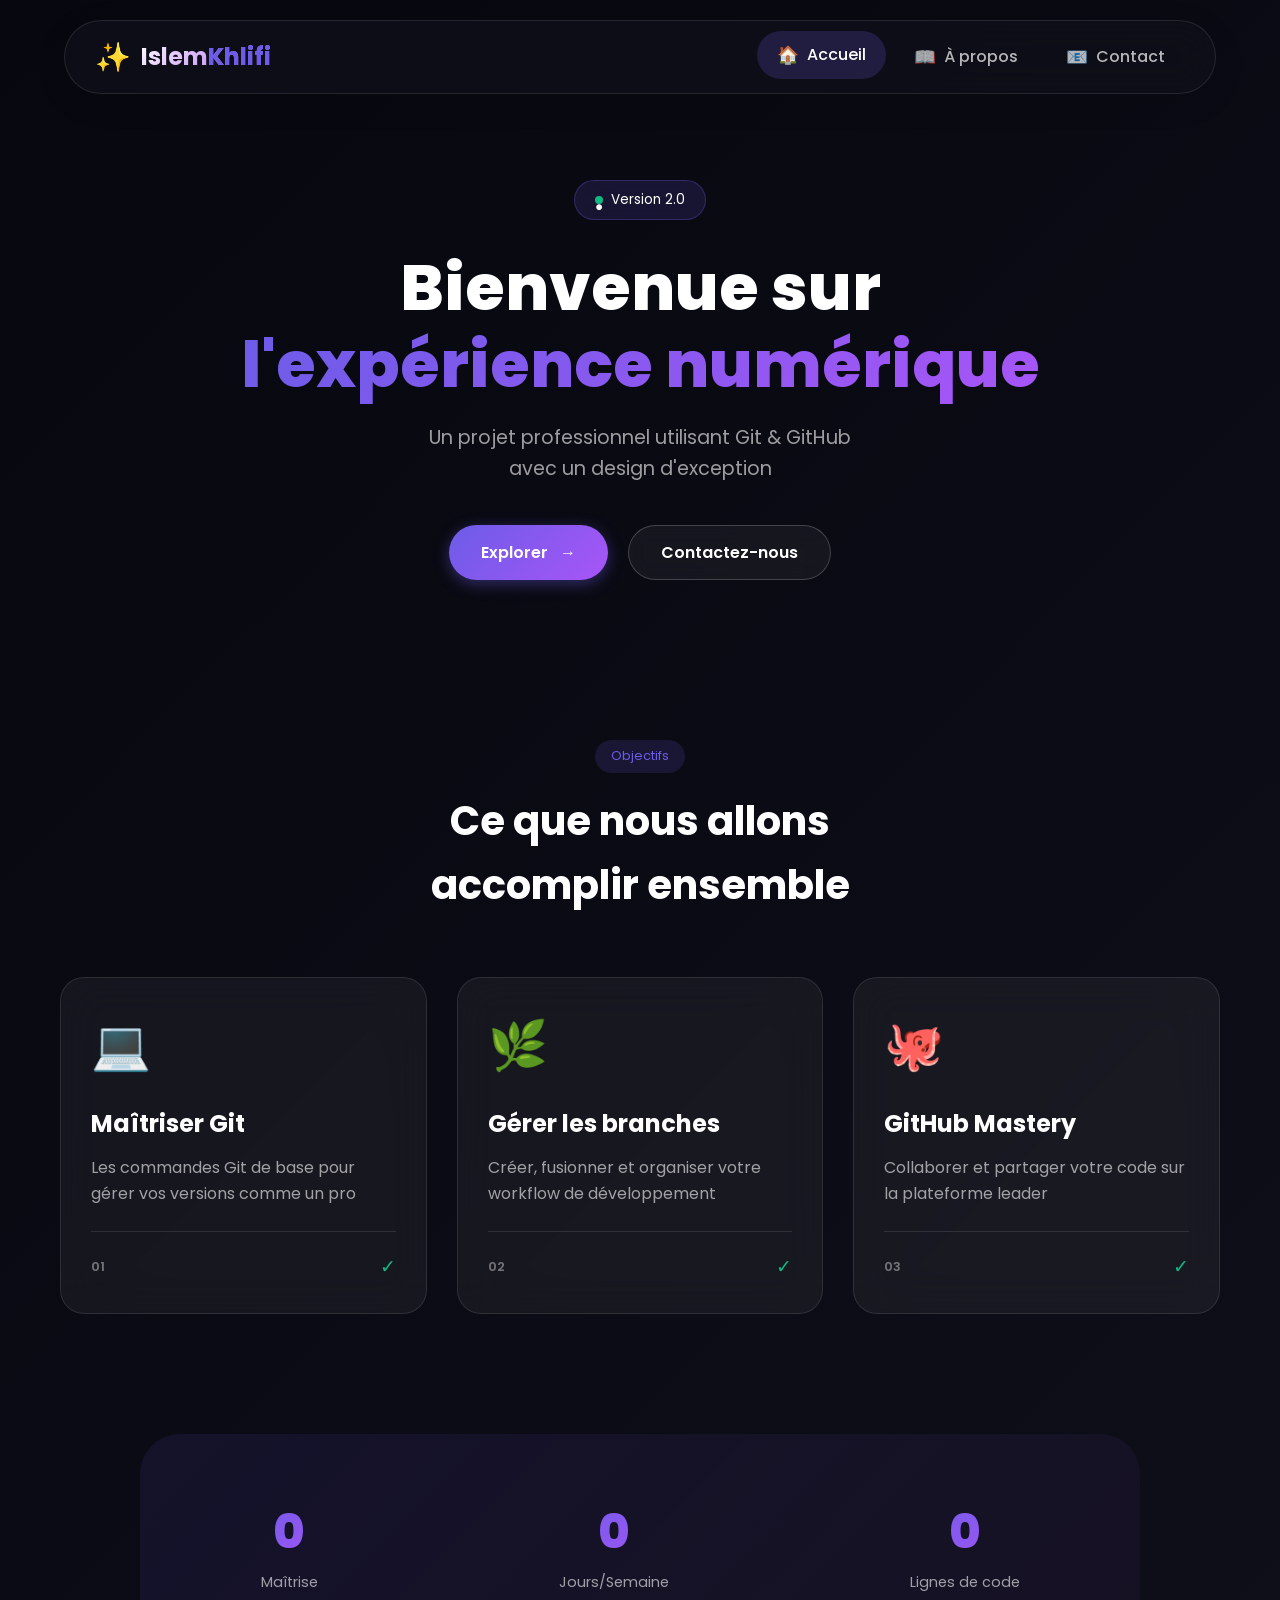
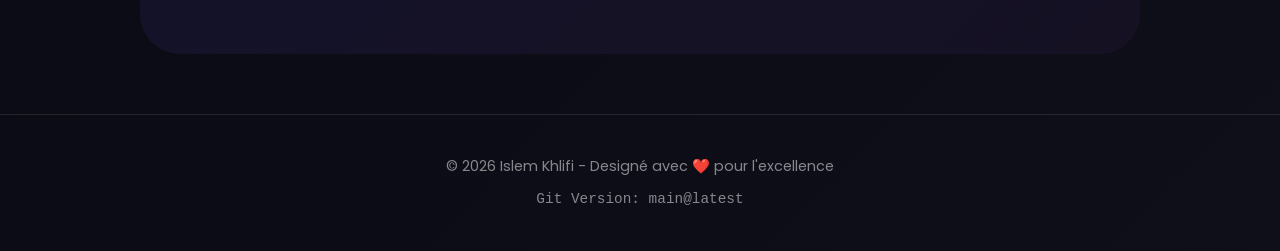
==== index.html @ 47b99d5c "V1 (index + about + css)" ====
<!DOCTYPE html>
<html lang="fr">
<head>
    <meta charset="UTF-8">
    <meta name="viewport" content="width=device-width, initial-scale=1.0">
    <title>Mon Projet | Design Premium</title>
    <link rel="stylesheet" href="style.css">
    <link href="https://fonts.googleapis.com/css2?family=Poppins:wght@300;400;500;600;700;800&display=swap" rel="stylesheet">
</head>
<body>

    <!-- Canvas pour l'arrière-plan animé -->
    <canvas id="particles-canvas"></canvas>

    <!-- Navbar Ultra Premium -->
    <nav class="navbar">
        <div class="nav-container">
            <div class="logo">
                <a href="index.html">
                    <span class="logo-icon">✨</span>
                    <span class="logo-text">Islem<span>Khlifi</span></span>
                </a>
            </div>
            <ul class="nav-menu">
                <li><a href="index.html" class="active">
                    <span class="nav-icon">🏠</span> Accueil
                </a></li>
                <li><a href="about.html">
                    <span class="nav-icon">📖</span> À propos
                </a></li>
                <li><a href="contact.html">
                    <span class="nav-icon">📧</span> Contact
                </a></li>
            </ul>
            <div class="nav-toggle">☰</div>
        </div>
    </nav>

    <!-- Contenu Principal -->
    <main class="main-content">
        <div class="hero-section">
            <div class="hero-badge">
                <span class="badge-pulse">●</span> Version 2.0
            </div>
            <h1 class="hero-title">
                Bienvenue sur<br>
                <span class="gradient-text">l'expérience numérique</span>
            </h1>
            <p class="hero-subtitle">
                Un projet professionnel utilisant Git & GitHub<br>
                avec un design d'exception
            </p>
            <div class="hero-buttons">
                <a href="#objectifs" class="btn btn-primary">
                    <span>Explorer</span>
                    <span class="btn-arrow">→</span>
                </a>
                <a href="contact.html" class="btn btn-secondary">
                    <span>Contactez-nous</span>
                </a>
            </div>
        </div>

        <div id="objectifs" class="objectifs-section">
            <div class="section-header">
                <span class="section-tag">Objectifs</span>
                <h2>Ce que nous allons<br>accomplir ensemble</h2>
            </div>
            <div class="cards-grid">
                <div class="card card-1">
                    <div class="card-icon">💻</div>
                    <h3>Maîtriser Git</h3>
                    <p>Les commandes Git de base pour gérer vos versions comme un pro</p>
                    <div class="card-footer">
                        <span class="card-number">01</span>
                        <span class="card-status">✓</span>
                    </div>
                </div>
                <div class="card card-2">
                    <div class="card-icon">🌿</div>
                    <h3>Gérer les branches</h3>
                    <p>Créer, fusionner et organiser votre workflow de développement</p>
                    <div class="card-footer">
                        <span class="card-number">02</span>
                        <span class="card-status">✓</span>
                    </div>
                </div>
                <div class="card card-3">
                    <div class="card-icon">🐙</div>
                    <h3>GitHub Mastery</h3>
                    <p>Collaborer et partager votre code sur la plateforme leader</p>
                    <div class="card-footer">
                        <span class="card-number">03</span>
                        <span class="card-status">✓</span>
                    </div>
                </div>
            </div>
        </div>

        <div class="stats-section">
            <div class="stat-item">
                <div class="stat-number" data-target="100">0</div>
                <div class="stat-label">Maîtrise</div>
            </div>
            <div class="stat-item">
                <div class="stat-number" data-target="24">0</div>
                <div class="stat-label">Jours/Semaine</div>
            </div>
            <div class="stat-item">
                <div class="stat-number" data-target="1000">0</div>
                <div class="stat-label">Lignes de code</div>
            </div>
        </div>
    </main>

    <footer class="footer">
        <div class="footer-content">
            <p>&copy; 2026 Islem Khlifi - Designé avec <span class="heart">❤️</span> pour l'excellence</p>
            <p class="footer-version">Git Version: main@latest</p>
        </div>
    </footer>

    <script src="script.js">
        // Particles Canvas Animation
const canvas = document.getElementById('particles-canvas');
const ctx = canvas.getContext('2d');

function resizeCanvas() {
    canvas.width = window.innerWidth;
    canvas.height = window.innerHeight;
}
resizeCanvas();
window.addEventListener('resize', resizeCanvas);

const particles = [];
const PARTICLE_COUNT = 80;

for (let i = 0; i < PARTICLE_COUNT; i++) {
    particles.push({
        x: Math.random() * canvas.width,
        y: Math.random() * canvas.height,
        radius: Math.random() * 3 + 1,
        speedX: (Math.random() - 0.5) * 0.5,
        speedY: (Math.random() - 0.5) * 0.5,
        opacity: Math.random() * 0.5 + 0.2
    });
}

function animateParticles() {
    ctx.clearRect(0, 0, canvas.width, canvas.height);
    
    particles.forEach(p => {
        p.x += p.speedX;
        p.y += p.speedY;
        
        if (p.x < 0) p.x = canvas.width;
        if (p.x > canvas.width) p.x = 0;
        if (p.y < 0) p.y = canvas.height;
        if (p.y > canvas.height) p.y = 0;
        
        ctx.beginPath();
        ctx.arc(p.x, p.y, p.radius, 0, Math.PI * 2);
        ctx.fillStyle = `rgba(108, 92, 231, ${p.opacity})`;
        ctx.fill();
    });
    
    requestAnimationFrame(animateParticles);
}
animateParticles();

// Navbar Scroll Effect
window.addEventListener('scroll', () => {
    const navbar = document.querySelector('.navbar');
    if (window.scrollY > 50) {
        navbar.classList.add('scrolled');
    } else {
        navbar.classList.remove('scrolled');
    }
});

// Mobile Menu Toggle
const navToggle = document.querySelector('.nav-toggle');
const navMenu = document.querySelector('.nav-menu');

if (navToggle) {
    navToggle.addEventListener('click', () => {
        navMenu.classList.toggle('active');
    });
}

// Stats Counter Animation
const statNumbers = document.querySelectorAll('.stat-number');
const statsSection = document.querySelector('.stats-section');

let animated = false;

function animateNumbers() {
    if (animated) return;
    
    statNumbers.forEach(stat => {
        const target = parseInt(stat.dataset.target);
        let current = 0;
        const increment = target / 50;
        const timer = setInterval(() => {
            current += increment;
            if (current >= target) {
                stat.textContent = target + (target === 1000 ? '+' : '');
                clearInterval(timer);
            } else {
                stat.textContent = Math.floor(current);
            }
        }, 30);
    });
    
    animated = true;
}

// Observer pour déclencher l'animation des stats
const observer = new IntersectionObserver((entries) => {
    entries.forEach(entry => {
        if (entry.isIntersecting) {
            animateNumbers();
        }
    });
}, { threshold: 0.5 });

if (statsSection) {
    observer.observe(statsSection);
}
    </script>
</body>
</html>
---- style.css ----
/* ========== VARIABLES ========== */
:root {
    --primary: #6c5ce7;
    --primary-dark: #5b4bc4;
    --secondary: #a855f7;
    --accent: #ec4899;
    --dark: #0f0f1a;
    --darker: #07070f;
    --glass: rgba(255, 255, 255, 0.05);
    --glass-border: rgba(255, 255, 255, 0.1);
    --shadow: 0 25px 50px -12px rgba(0, 0, 0, 0.5);
    --shadow-glow: 0 0 30px rgba(108, 92, 231, 0.3);
}

* {
    margin: 0;
    padding: 0;
    box-sizing: border-box;
}

body {
    font-family: 'Poppins', sans-serif;
    background: linear-gradient(135deg, var(--darker) 0%, var(--dark) 100%);
    color: white;
    overflow-x: hidden;
    line-height: 1.6;
}

/* ========== CANVAS PARTICULES ========== */
#particles-canvas {
    position: fixed;
    top: 0;
    left: 0;
    width: 100%;
    height: 100%;
    pointer-events: none;
    z-index: 0;
}

/* ========== NAVBAR ULTRA PREMIUM ========== */
.navbar {
    position: fixed;
    top: 20px;
    left: 50%;
    transform: translateX(-50%);
    width: 90%;
    max-width: 1200px;
    background: rgba(15, 15, 26, 0.8);
    backdrop-filter: blur(20px);
    border-radius: 80px;
    border: 1px solid var(--glass-border);
    z-index: 1000;
    transition: all 0.3s ease;
    box-shadow: 0 8px 32px rgba(0, 0, 0, 0.1);
}

.navbar.scrolled {
    top: 10px;
    background: rgba(7, 7, 15, 0.95);
    backdrop-filter: blur(25px);
    box-shadow: var(--shadow);
}

.nav-container {
    display: flex;
    justify-content: space-between;
    align-items: center;
    padding: 12px 30px;
}

.logo a {
    display: flex;
    align-items: center;
    gap: 10px;
    text-decoration: none;
    font-size: 1.5rem;
    font-weight: 700;
}

.logo-icon {
    font-size: 1.8rem;
    animation: float 3s ease-in-out infinite;
}

.logo-text {
    background: linear-gradient(135deg, #fff, var(--secondary));
    -webkit-background-clip: text;
    background-clip: text;
    color: transparent;
}

.logo-text span {
    color: var(--primary);
    background: none;
    -webkit-background-clip: unset;
    background-clip: unset;
}

.nav-menu {
    display: flex;
    list-style: none;
    gap: 8px;
}

.nav-menu li a {
    display: flex;
    align-items: center;
    gap: 8px;
    padding: 10px 20px;
    text-decoration: none;
    color: rgba(255, 255, 255, 0.7);
    font-weight: 500;
    border-radius: 40px;
    transition: all 0.3s ease;
}

.nav-menu li a:hover,
.nav-menu li a.active {
    background: rgba(108, 92, 231, 0.2);
    color: white;
    transform: translateY(-2px);
}

.nav-icon {
    font-size: 1.1rem;
}

.nav-toggle {
    display: none;
    font-size: 1.8rem;
    cursor: pointer;
}

/* ========== HERO SECTION ========== */
.main-content {
    position: relative;
    z-index: 1;
    padding-top: 120px;
}

.hero-section {
    text-align: center;
    padding: 60px 20px 80px;
    max-width: 900px;
    margin: 0 auto;
}

.hero-badge {
    display: inline-flex;
    align-items: center;
    gap: 8px;
    background: rgba(108, 92, 231, 0.15);
    padding: 8px 20px;
    border-radius: 40px;
    font-size: 0.85rem;
    margin-bottom: 30px;
    border: 1px solid rgba(108, 92, 231, 0.3);
    backdrop-filter: blur(10px);
}

.badge-pulse {
    width: 8px;
    height: 8px;
    background: #10b981;
    border-radius: 50%;
    display: inline-block;
    animation: pulse 2s infinite;
}

.hero-title {
    font-size: 4rem;
    font-weight: 800;
    line-height: 1.2;
    margin-bottom: 20px;
}

.gradient-text {
    background: linear-gradient(135deg, var(--primary), var(--secondary), var(--accent));
    -webkit-background-clip: text;
    background-clip: text;
    color: transparent;
    background-size: 200% 200%;
    animation: gradientShift 5s ease infinite;
}

.hero-subtitle {
    font-size: 1.2rem;
    color: rgba(255, 255, 255, 0.6);
    margin-bottom: 40px;
}

.hero-buttons {
    display: flex;
    gap: 20px;
    justify-content: center;
    flex-wrap: wrap;
}

.btn {
    display: inline-flex;
    align-items: center;
    gap: 12px;
    padding: 14px 32px;
    border-radius: 50px;
    text-decoration: none;
    font-weight: 600;
    transition: all 0.3s ease;
    cursor: pointer;
}

.btn-primary {
    background: linear-gradient(135deg, var(--primary), var(--secondary));
    color: white;
    border: none;
    box-shadow: 0 4px 15px rgba(108, 92, 231, 0.4);
}

.btn-primary:hover {
    transform: translateY(-3px);
    box-shadow: 0 8px 25px rgba(108, 92, 231, 0.6);
    gap: 16px;
}

.btn-secondary {
    background: rgba(255, 255, 255, 0.05);
    color: white;
    border: 1px solid rgba(255, 255, 255, 0.2);
    backdrop-filter: blur(10px);
}

.btn-secondary:hover {
    background: rgba(255, 255, 255, 0.1);
    transform: translateY(-3px);
}

.btn-arrow {
    transition: transform 0.3s ease;
}

.btn-primary:hover .btn-arrow {
    transform: translateX(5px);
}

/* ========== OBJECTIFS SECTION ========== */
.objectifs-section {
    padding: 80px 20px;
    max-width: 1200px;
    margin: 0 auto;
}

.section-header {
    text-align: center;
    margin-bottom: 60px;
}

.section-tag {
    background: rgba(108, 92, 231, 0.15);
    padding: 6px 16px;
    border-radius: 30px;
    font-size: 0.8rem;
    color: var(--primary);
    display: inline-block;
    margin-bottom: 16px;
}

.section-header h2 {
    font-size: 2.5rem;
    font-weight: 700;
}

.cards-grid {
    display: grid;
    grid-template-columns: repeat(auto-fit, minmax(300px, 1fr));
    gap: 30px;
}

.card {
    background: var(--glass);
    backdrop-filter: blur(20px);
    border-radius: 24px;
    padding: 30px;
    border: 1px solid var(--glass-border);
    transition: all 0.4s cubic-bezier(0.175, 0.885, 0.32, 1.275);
    position: relative;
    overflow: hidden;
}

.card::before {
    content: '';
    position: absolute;
    top: 0;
    left: -100%;
    width: 100%;
    height: 100%;
    background: linear-gradient(90deg, transparent, rgba(255, 255, 255, 0.1), transparent);
    transition: left 0.6s ease;
}

.card:hover::before {
    left: 100%;
}

.card:hover {
    transform: translateY(-10px) scale(1.02);
    border-color: rgba(108, 92, 231, 0.5);
    box-shadow: var(--shadow-glow);
}

.card-icon {
    font-size: 3rem;
    margin-bottom: 20px;
}

.card h3 {
    font-size: 1.5rem;
    margin-bottom: 12px;
}

.card p {
    color: rgba(255, 255, 255, 0.6);
    margin-bottom: 25px;
    line-height: 1.6;
}

.card-footer {
    display: flex;
    justify-content: space-between;
    align-items: center;
    border-top: 1px solid var(--glass-border);
    padding-top: 20px;
}

.card-number {
    font-size: 0.8rem;
    color: rgba(255, 255, 255, 0.4);
    font-weight: 600;
}

.card-status {
    color: #10b981;
    font-size: 1.2rem;
}

/* ========== STATS SECTION ========== */
.stats-section {
    display: flex;
    justify-content: space-around;
    flex-wrap: wrap;
    gap: 40px;
    padding: 60px 20px;
    background: linear-gradient(135deg, rgba(108, 92, 231, 0.1), rgba(168, 85, 247, 0.05));
    border-radius: 40px;
    max-width: 1000px;
    margin: 40px auto;
}

.stat-item {
    text-align: center;
}

.stat-number {
    font-size: 3rem;
    font-weight: 800;
    background: linear-gradient(135deg, var(--primary), var(--secondary));
    -webkit-background-clip: text;
    background-clip: text;
    color: transparent;
}

.stat-label {
    color: rgba(255, 255, 255, 0.6);
    font-size: 0.9rem;
}

/* ========== FOOTER ========== */
.footer {
    text-align: center;
    padding: 40px 20px;
    border-top: 1px solid var(--glass-border);
    margin-top: 60px;
}

.footer-content p {
    color: rgba(255, 255, 255, 0.5);
    font-size: 0.9rem;
}

.heart {
    color: var(--accent);
    display: inline-block;
    animation: heartbeat 1.5s ease infinite;
}

.footer-version {
    margin-top: 10px;
    font-size: 0.75rem;
    font-family: monospace;
}

/* ========== ANIMATIONS ========== */
@keyframes float {
    0%, 100% { transform: translateY(0); }
    50% { transform: translateY(-5px); }
}

@keyframes pulse {
    0%, 100% { opacity: 1; transform: scale(1); }
    50% { opacity: 0.5; transform: scale(1.2); }
}

@keyframes gradientShift {
    0%, 100% { background-position: 0% 50%; }
    50% { background-position: 100% 50%; }
}

@keyframes heartbeat {
    0%, 100% { transform: scale(1); }
    50% { transform: scale(1.2); }
}

/* ========== RESPONSIVE ========== */
@media (max-width: 768px) {
    .hero-title {
        font-size: 2.5rem;
    }
    
    .nav-menu {
        position: fixed;
        top: 70px;
        left: -100%;
        flex-direction: column;
        background: rgba(7, 7, 15, 0.95);
        backdrop-filter: blur(20px);
        width: 100%;
        text-align: center;
        padding: 30px;
        border-radius: 0 0 30px 30px;
        transition: left 0.3s ease;
    }
    
    .nav-menu.active {
        left: 0;
    }
    
    .nav-toggle {
        display: block;
    }
    
    .section-header h2 {
        font-size: 1.8rem;
    }
    
    .cards-grid {
        grid-template-columns: 1fr;
    }
}
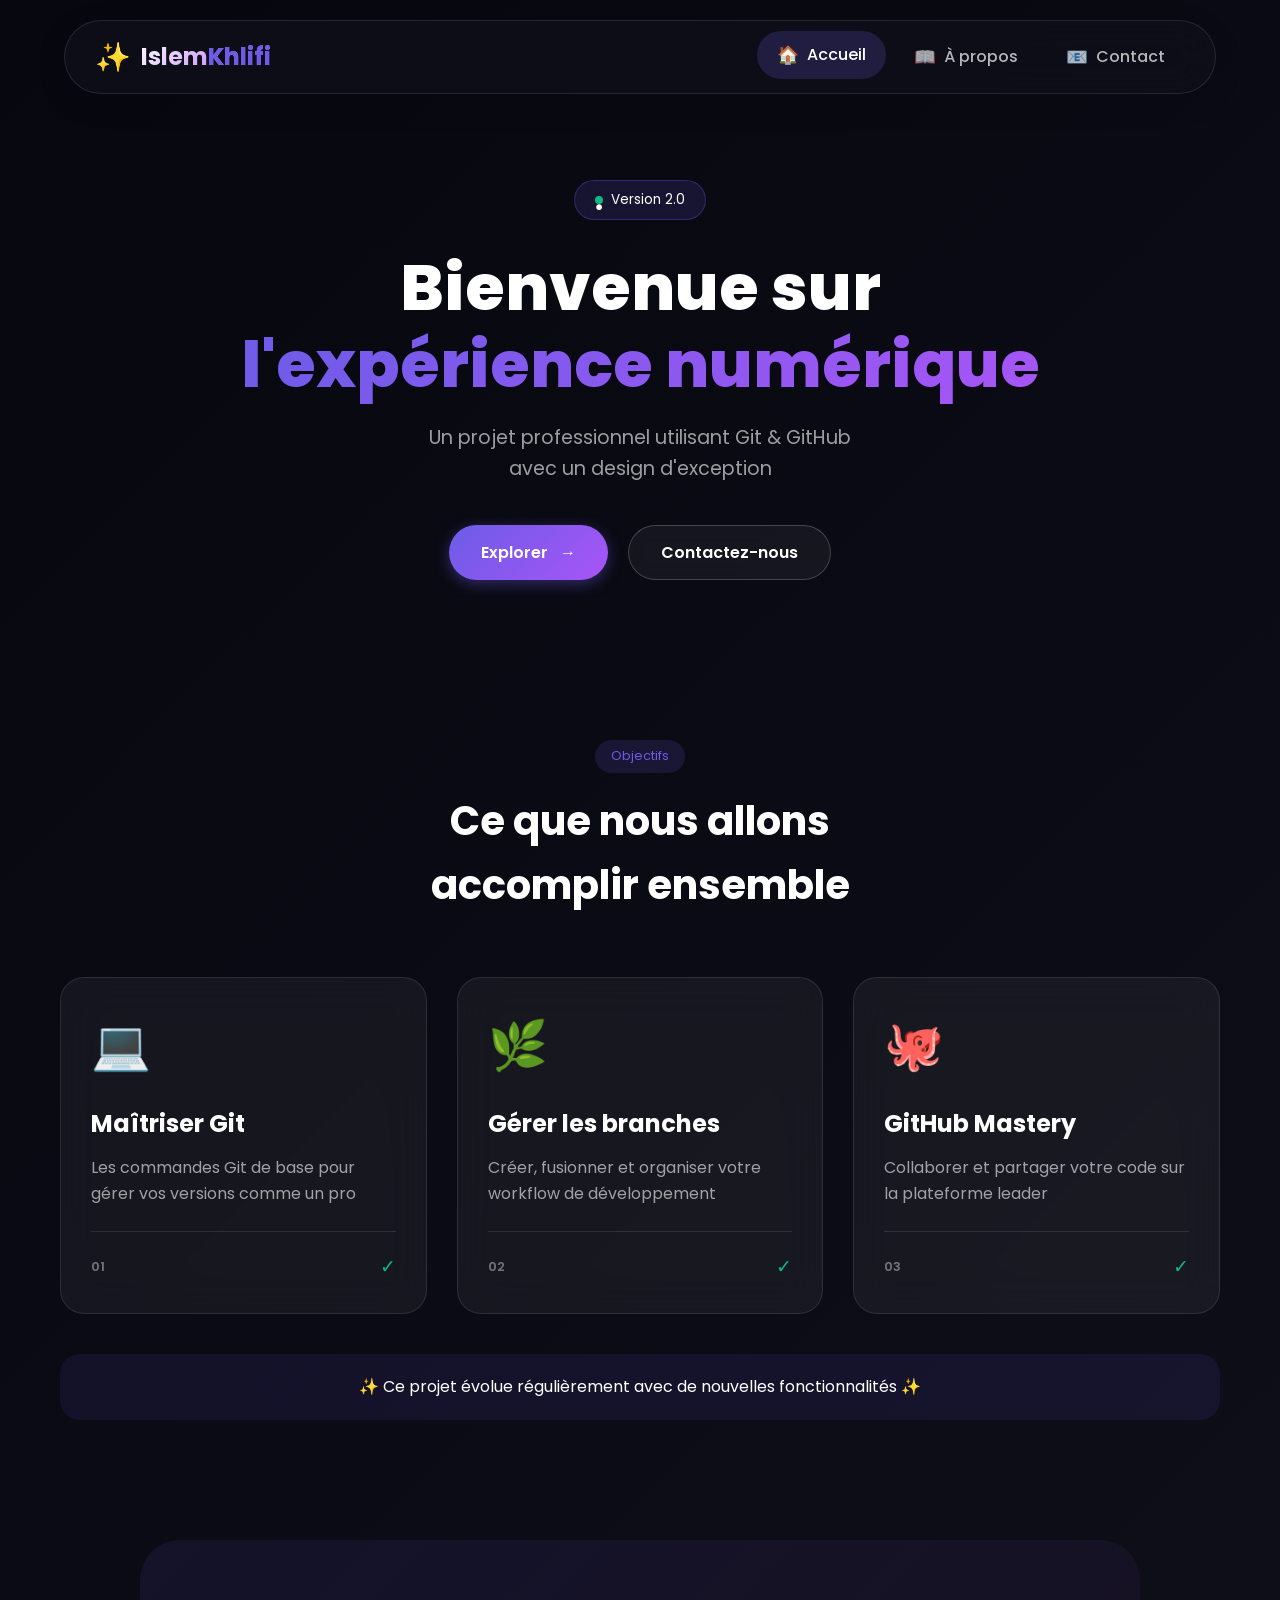
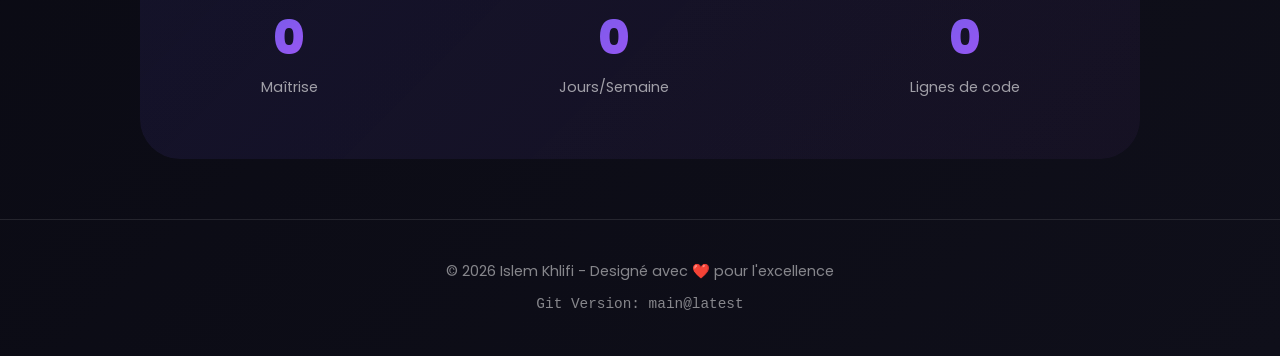
==== commit 168d34e4: "Ajout d'un nouveau paragraphe dans index.html" ====
--- a/index.html
+++ b/index.html
@@ -95,6 +95,9 @@
                     </div>
                 </div>
             </div>
+            <div class="update-message" style="text-align: center; margin-top: 40px; padding: 20px; background: rgba(108,92,231,0.1); border-radius: 20px;">
+            <p>✨ Ce projet évolue régulièrement avec de nouvelles fonctionnalités ✨</p>
+            </div>
         </div>
 
         <div class="stats-section">
